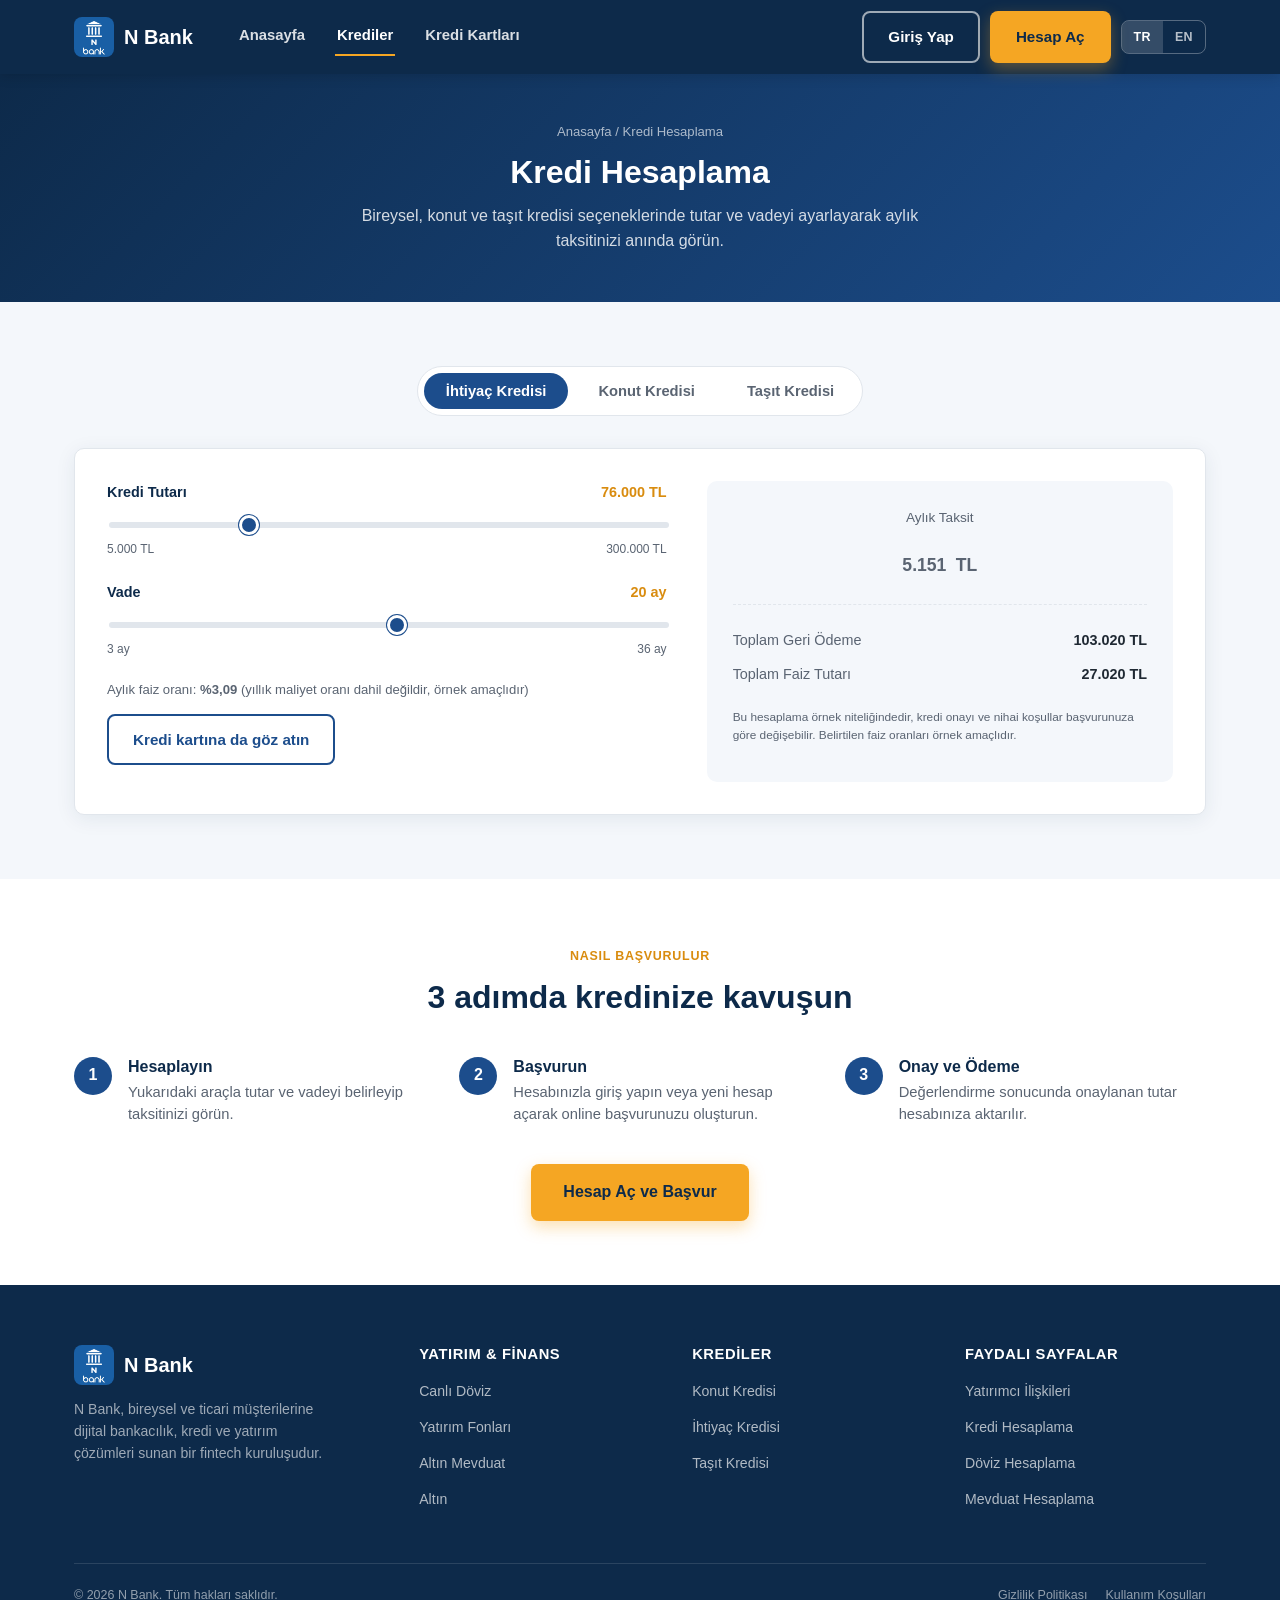
==== kredi-hesaplama.html @ eaa6372b "Initial commit: N Bank fintech demo website Static multi-page site (home, login, signup, loan calcul" ====
<!doctype html>
<html lang="tr">
<head>
<meta charset="UTF-8">
<script>var netmera = netmera || []</script>
<script src="https://cdn.netmera-web.com/wsdkjs/NMS.Arf0hz_GTVg2I__ePbj94Er4bk5zy2dkr9dDCc062OvJK9cNdZxlSFlTQwM7rTzOtWLWXREY1toMHK8B" async></script>
<meta name="viewport" content="width=device-width, initial-scale=1">
<title data-i18n="meta.loanCalc.title">Kredi Hesaplama | N Bank</title>
<meta name="description" data-i18n-content="meta.loanCalc.desc" content="Bireysel, konut ve taşıt kredisi taksitlerinizi N Bank kredi hesaplama aracıyla hesaplayın.">
<link rel="icon" href="assets/img/logo.png">
<link rel="stylesheet" href="assets/css/style.css">
</head>
<body>

<header class="site-header">
  <div class="container">
    <a href="index.html" class="brand"><img src="assets/img/logo.png" alt="N Bank logo">N Bank</a>
    <nav class="main-nav">
      <a href="index.html" data-i18n="nav.home">Anasayfa</a>
      <a href="kredi-hesaplama.html" class="active" data-i18n="nav.loans">Krediler</a>
      <a href="kredi-karti-basvuru.html" data-i18n="nav.cards">Kredi Kartları</a>
    </nav>
    <div class="header-actions">
      <a href="login.html" class="btn btn-outline"><span class="long" data-i18n="header.loginLong">Giriş Yap</span><span class="short" data-i18n="header.loginShort">Giriş</span></a>
      <a href="signup.html" class="btn btn-primary"><span data-i18n="header.signup">Hesap Aç</span></a>
      <div class="lang-switch" data-lang-switch>
        <button type="button" class="active" data-lang="tr">TR</button>
        <button type="button" data-lang="en">EN</button>
      </div>
      <button class="nav-toggle" aria-label="Menüyü aç" data-i18n-aria-label="nav.toggleAria" aria-expanded="false">&#9776;</button>
    </div>
  </div>
</header>

<section class="page-hero">
  <div class="container">
    <div class="breadcrumb"><a href="index.html" data-i18n="nav.home">Anasayfa</a> / <span data-i18n="breadcrumb.loanCalc">Kredi Hesaplama</span></div>
    <h1 data-i18n="loanCalc.pageTitle">Kredi Hesaplama</h1>
    <p data-i18n="loanCalc.pageDesc">Bireysel, konut ve taşıt kredisi seçeneklerinde tutar ve vadeyi ayarlayarak aylık taksitinizi anında görün.</p>
  </div>
</section>

<section class="section">
  <div class="container">
    <div class="tabs" data-tabs="kredi-detay">
      <button type="button" class="tab-btn" data-tab="bireysel" data-loan-type="bireysel" data-i18n="calc.tabPersonal">İhtiyaç Kredisi</button>
      <button type="button" class="tab-btn" data-tab="konut" data-loan-type="konut" data-i18n="calc.tabMortgage">Konut Kredisi</button>
      <button type="button" class="tab-btn" data-tab="tasit" data-loan-type="tasit" data-i18n="calc.tabVehicle">Taşıt Kredisi</button>
    </div>

    <div class="calc-panel" data-calculator>
      <div>
        <div class="field">
          <label><span data-i18n="calc.amountLabel">Kredi Tutarı</span> <span class="field-value" data-amount-label></span></label>
          <input type="range" data-amount>
          <div class="field-hint"><span data-amount-min></span><span data-amount-max></span></div>
        </div>
        <div class="field">
          <label><span data-i18n="calc.termLabelWord">Vade</span> <span class="field-value" data-term-label></span></label>
          <input type="range" data-term>
          <div class="field-hint"><span data-term-min></span><span data-term-max></span></div>
        </div>
        <p style="font-size:.82rem; color:var(--nb-text-muted);"><span data-i18n="calc.rateNotePrefix">Aylık faiz oranı:</span> <b data-rate-label></b> <span data-i18n="calc.rateNoteSuffix">(yıllık maliyet oranı dahil değildir, örnek amaçlıdır)</span></p>
        <a href="kredi-karti-basvuru.html" class="btn btn-ghost" data-i18n="calc.cardLink">Kredi kartına da göz atın</a>
      </div>
      <div class="calc-result">
        <div class="result-main">
          <div style="font-size:.85rem; color:var(--nb-text-muted); margin-bottom:6px;" data-i18n="calc.result.installment">Aylık Taksit</div>
          <div class="amount"><span data-installment>0</span> <span>TL</span></div>
        </div>
        <div class="result-row"><span data-i18n="calc.result.total">Toplam Geri Ödeme</span><b data-total>0 TL</b></div>
        <div class="result-row"><span data-i18n="calc.result.interest">Toplam Faiz Tutarı</span><b data-interest>0 TL</b></div>
        <p class="calc-disclaimer" data-i18n="calc.disclaimerFull">Bu hesaplama örnek niteliğindedir, kredi onayı ve nihai koşullar başvurunuza göre değişebilir. Belirtilen faiz oranları örnek amaçlıdır.</p>
      </div>
    </div>
  </div>
</section>

<section class="section section--muted">
  <div class="container">
    <div class="section-head">
      <span class="eyebrow" data-i18n="loanCalc.stepsEyebrow">Nasıl Başvurulur</span>
      <h2 data-i18n="loanCalc.stepsTitle">3 adımda kredinize kavuşun</h2>
    </div>
    <div class="grid grid-3 steps">
      <div class="step">
        <h4 data-i18n="step1.title">Hesaplayın</h4>
        <p data-i18n="step1.desc">Yukarıdaki araçla tutar ve vadeyi belirleyip taksitinizi görün.</p>
      </div>
      <div class="step">
        <h4 data-i18n="step2.title">Başvurun</h4>
        <p data-i18n="step2.desc">Hesabınızla giriş yapın veya yeni hesap açarak online başvurunuzu oluşturun.</p>
      </div>
      <div class="step">
        <h4 data-i18n="step3.title">Onay ve Ödeme</h4>
        <p data-i18n="step3.desc">Değerlendirme sonucunda onaylanan tutar hesabınıza aktarılır.</p>
      </div>
    </div>
    <div class="text-center" style="margin-top:12px;">
      <a href="signup.html" class="btn btn-primary btn-lg" data-i18n="loanCalc.applyButton">Hesap Aç ve Başvur</a>
    </div>
  </div>
</section>

<footer class="site-footer">
  <div class="container">
    <div class="footer-top">
      <div class="footer-brand">
        <a href="index.html" class="brand"><img src="assets/img/logo.png" alt="N Bank logo">N Bank</a>
        <p data-i18n="footer.brandDesc">N Bank, bireysel ve ticari müşterilerine dijital bankacılık, kredi ve yatırım çözümleri sunan bir fintech kuruluşudur.</p>
      </div>
      <div class="footer-col">
        <h4 data-i18n="footer.col.invest">Yatırım &amp; Finans</h4>
        <ul>
          <li><a href="index.html#kredi-hesaplama" data-i18n="footer.link.liveRates">Canlı Döviz</a></li>
          <li><a href="yatirim-fonlari.html" data-i18n="footer.link.funds">Yatırım Fonları</a></li>
          <li><a href="yatirim-fonlari.html#altin" data-i18n="footer.link.goldDeposit">Altın Mevduat</a></li>
          <li><a href="yatirim-fonlari.html#altin" data-i18n="footer.link.gold">Altın</a></li>
        </ul>
      </div>
      <div class="footer-col">
        <h4 data-i18n="footer.col.loans">Krediler</h4>
        <ul>
          <li><a href="kredi-hesaplama.html?tip=konut" data-i18n="footer.link.mortgage">Konut Kredisi</a></li>
          <li><a href="kredi-hesaplama.html?tip=bireysel" data-i18n="footer.link.personal">İhtiyaç Kredisi</a></li>
          <li><a href="kredi-hesaplama.html?tip=tasit" data-i18n="footer.link.vehicle">Taşıt Kredisi</a></li>
        </ul>
      </div>
      <div class="footer-col">
        <h4 data-i18n="footer.col.useful">Faydalı Sayfalar</h4>
        <ul>
          <li><a href="#" data-i18n="footer.link.investorRelations">Yatırımcı İlişkileri</a></li>
          <li><a href="kredi-hesaplama.html" data-i18n="footer.link.loanCalc">Kredi Hesaplama</a></li>
          <li><a href="index.html#kredi-hesaplama" data-i18n="footer.link.fxCalc">Döviz Hesaplama</a></li>
          <li><a href="yatirim-fonlari.html" data-i18n="footer.link.depositCalc">Mevduat Hesaplama</a></li>
        </ul>
      </div>
    </div>
    <div class="footer-bottom">
      <span>&copy; <span data-year></span> <span data-i18n="footer.copyright">N Bank. Tüm hakları saklıdır.</span></span>
      <div class="footer-bottom-links">
        <a href="#" data-i18n="footer.privacy">Gizlilik Politikası</a>
        <a href="#" data-i18n="footer.terms">Kullanım Koşulları</a>
      </div>
    </div>
  </div>
</footer>

<script src="assets/js/i18n.js"></script>
<script src="assets/js/main.js"></script>
</body>
</html>
---- assets/css/style.css ----
/* ==========================================================================
   N Bank – shared stylesheet
   ========================================================================== */

:root {
  --nb-primary: #1c4d8c;
  --nb-primary-dark: #123763;
  --nb-primary-darker: #0d2a4a;
  --nb-accent: #f5a623;
  --nb-accent-dark: #d98c0f;
  --nb-success: #1f9d55;
  --nb-danger: #d64545;
  --nb-bg: #f4f7fb;
  --nb-white: #ffffff;
  --nb-text: #1f2933;
  --nb-text-muted: #5a6472;
  --nb-border: #e1e6ec;
  --nb-radius: 10px;
  --nb-shadow: 0 4px 20px rgba(19, 45, 82, 0.08);
  --nb-shadow-strong: 0 10px 30px rgba(19, 45, 82, 0.16);
  --nb-max-width: 1180px;
  font-size: 16px;
}

* { box-sizing: border-box; }

html { scroll-behavior: auto; }

body {
  margin: 0;
  font-family: "Segoe UI", Roboto, Helvetica, Arial, sans-serif;
  color: var(--nb-text);
  background: var(--nb-bg);
  line-height: 1.55;
}

img { max-width: 100%; display: block; }

a { color: inherit; text-decoration: none; }

ul { list-style: none; margin: 0; padding: 0; }

.container {
  max-width: var(--nb-max-width);
  margin: 0 auto;
  padding: 0 24px;
}

h1, h2, h3, h4 { margin: 0 0 12px; line-height: 1.25; }

.section { padding: 64px 0; }
.section--muted { background: var(--nb-white); }

.section-head {
  text-align: center;
  max-width: 620px;
  margin: 0 auto 40px;
}
.section-head h2 { font-size: 2rem; color: var(--nb-primary-darker); }
.section-head p { color: var(--nb-text-muted); font-size: 1.05rem; }
.eyebrow {
  display: inline-block;
  color: var(--nb-accent-dark);
  font-weight: 700;
  letter-spacing: .06em;
  text-transform: uppercase;
  font-size: .78rem;
  margin-bottom: 10px;
}

/* Buttons ---------------------------------------------------------------- */
.btn {
  display: inline-flex;
  align-items: center;
  justify-content: center;
  gap: 8px;
  padding: 12px 24px;
  border-radius: 8px;
  font-weight: 600;
  font-size: .95rem;
  border: 2px solid transparent;
  cursor: pointer;
  transition: transform .15s ease, background .2s ease, border-color .2s ease, color .2s ease, box-shadow .2s ease;
  white-space: nowrap;
}
.btn:hover { transform: translateY(-1px); }
.btn-primary { background: var(--nb-accent); color: var(--nb-primary-darker); box-shadow: 0 6px 16px rgba(245, 166, 35, .35); }
.btn-primary:hover { background: var(--nb-accent-dark); }
.btn-outline { background: transparent; border-color: rgba(255,255,255,.6); color: inherit; }
.btn-outline:hover { background: rgba(255,255,255,.12); }
.btn-ghost { background: transparent; color: var(--nb-primary); border-color: var(--nb-primary); }
.btn-ghost:hover { background: var(--nb-primary); color: var(--nb-white); }
.btn-block { width: 100%; }
.btn-lg { padding: 14px 30px; font-size: 1rem; }
.btn:disabled { opacity: .55; cursor: not-allowed; transform: none; }

/* Header ------------------------------------------------------------------ */
.site-header {
  position: sticky;
  top: 0;
  z-index: 100;
  background: var(--nb-primary-darker);
  color: var(--nb-white);
  box-shadow: 0 2px 12px rgba(0,0,0,.15);
}
.site-header .container {
  display: flex;
  align-items: center;
  height: 74px;
}
.brand { display: flex; align-items: center; gap: 10px; font-weight: 800; font-size: 1.25rem; white-space: nowrap; flex-shrink: 0; }
.brand img { width: 40px; height: 40px; border-radius: 8px; flex-shrink: 0; }
.main-nav { display: flex; align-items: center; gap: 28px; margin-left: 44px; }
.main-nav a {
  font-size: .93rem;
  font-weight: 600;
  color: rgba(255,255,255,.85);
  padding: 6px 2px;
  border-bottom: 2px solid transparent;
  transition: color .2s ease, border-color .2s ease;
  white-space: nowrap;
}
.main-nav a:hover, .main-nav a.active { color: var(--nb-white); border-color: var(--nb-accent); }
.header-actions { display: flex; align-items: center; gap: 10px; flex-shrink: 0; margin-left: auto; }
.header-actions .btn { white-space: nowrap; }
.header-actions .short { display: none; }
.nav-toggle {
  display: none;
  background: none;
  border: none;
  color: var(--nb-white);
  font-size: 1.6rem;
  cursor: pointer;
  flex-shrink: 0;
  line-height: 1;
}

.lang-switch {
  display: flex;
  align-items: center;
  border: 1px solid rgba(255,255,255,.3);
  border-radius: 8px;
  overflow: hidden;
  flex-shrink: 0;
}
.lang-switch button {
  background: transparent;
  border: none;
  color: rgba(255,255,255,.7);
  font-weight: 700;
  font-size: .78rem;
  letter-spacing: .03em;
  padding: 9px 12px;
  cursor: pointer;
  transition: background .2s ease, color .2s ease;
}
.lang-switch button.active { background: rgba(255,255,255,.16); color: var(--nb-white); }
.lang-switch button:not(.active):hover { color: var(--nb-white); }

@media (max-width: 480px) {
  .lang-switch button { padding: 8px 10px; font-size: .74rem; }
}

@media (max-width: 900px) {
  .main-nav {
    position: absolute;
    top: 74px;
    left: 0;
    right: 0;
    margin-left: 0;
    background: var(--nb-primary-darker);
    flex-direction: column;
    align-items: flex-start;
    gap: 0;
    padding: 8px 24px 20px;
    display: none;
  }
  .main-nav.open { display: flex; }
  .main-nav a { width: 100%; padding: 12px 0; border-bottom: 1px solid rgba(255,255,255,.08); }
  .nav-toggle { display: block; }
  .header-actions { gap: 8px; }
  .header-actions .btn { padding: 10px 16px; font-size: .88rem; }
  .header-actions .long { display: none; }
  .header-actions .short { display: inline; }
}

@media (max-width: 480px) {
  .site-header .container { padding: 0 12px; }
  .brand { font-size: 1.05rem; gap: 8px; }
  .brand img { width: 32px; height: 32px; }
  .header-actions { gap: 6px; }
  .header-actions .btn-outline { display: none; }
  .header-actions .btn { padding: 8px 10px; font-size: .82rem; }
  .lang-switch button { padding: 7px 8px; }
  .nav-toggle { font-size: 1.4rem; }
}

@media (max-width: 340px) {
  .brand { font-size: .95rem; gap: 6px; }
  .brand img { width: 28px; height: 28px; }
  .header-actions .btn { padding: 7px 8px; font-size: .78rem; }
}

/* Hero --------------------------------------------------------------------*/
.hero {
  background: linear-gradient(135deg, var(--nb-primary-darker), var(--nb-primary) 65%);
  color: var(--nb-white);
  padding: 64px 0 48px;
  overflow: hidden;
}
.hero .hero-grid { display: grid; grid-template-columns: 1.1fr .9fr; gap: 40px; align-items: center; }
.hero h1 { font-size: 2.6rem; }
.hero p.lead { color: rgba(255,255,255,.85); font-size: 1.1rem; max-width: 480px; }
.hero-actions { display: flex; gap: 14px; margin-top: 26px; flex-wrap: wrap; }
.hero-art {
  background: rgba(255,255,255,.06);
  border: 1px solid rgba(255,255,255,.15);
  border-radius: var(--nb-radius);
  padding: 26px;
}

@media (max-width: 900px) {
  .hero .hero-grid { grid-template-columns: 1fr; }
  .hero h1 { font-size: 2rem; }
}

/* Exchange rate slider ------------------------------------------------------*/
.rate-slider {
  margin-top: 40px;
  background: rgba(255,255,255,.08);
  border: 1px solid rgba(255,255,255,.16);
  border-radius: var(--nb-radius);
  padding: 4px;
  overflow: hidden;
}
.rate-slider-track {
  display: flex;
  transition: transform .5s ease;
}
.rate-card {
  flex: 0 0 100%;
  display: grid;
  grid-template-columns: repeat(4, 1fr);
  gap: 0;
  padding: 22px 26px;
}
.rate-item { text-align: center; border-right: 1px solid rgba(255,255,255,.14); padding: 4px 8px; }
.rate-item:last-child { border-right: none; }
.rate-item .rate-code { font-weight: 700; font-size: .95rem; letter-spacing: .04em; color: var(--nb-accent); }
.rate-item .rate-buy, .rate-item .rate-sell { font-size: .82rem; color: rgba(255,255,255,.75); }
.rate-item .rate-buy b, .rate-item .rate-sell b { color: var(--nb-white); font-size: .95rem; }
.rate-dots { display: flex; justify-content: center; gap: 8px; padding: 12px 0 18px; }
.rate-dots button {
  width: 8px; height: 8px; border-radius: 50%;
  background: rgba(255,255,255,.35);
  border: none; cursor: pointer; padding: 0;
}
.rate-dots button.active { background: var(--nb-accent); }
.rate-updated { text-align: center; font-size: .75rem; color: rgba(255,255,255,.55); padding-bottom: 10px; }

@media (max-width: 640px) {
  .rate-card { grid-template-columns: repeat(2, 1fr); row-gap: 14px; }
  .rate-item { border-right: none; border-bottom: 1px solid rgba(255,255,255,.14); padding-bottom: 10px; }
}

/* Cards ---------------------------------------------------------------------*/
.grid { display: grid; gap: 24px; }
.grid-3 { grid-template-columns: repeat(3, 1fr); }
.grid-4 { grid-template-columns: repeat(4, 1fr); }
@media (max-width: 960px) { .grid-3, .grid-4 { grid-template-columns: repeat(2, 1fr); } }
@media (max-width: 620px) { .grid-3, .grid-4 { grid-template-columns: 1fr; } }

.card {
  background: var(--nb-white);
  border: 1px solid var(--nb-border);
  border-radius: var(--nb-radius);
  padding: 26px;
  box-shadow: var(--nb-shadow);
  transition: transform .2s ease, box-shadow .2s ease;
}
.card:hover { transform: translateY(-3px); box-shadow: var(--nb-shadow-strong); }
.card-icon {
  width: 100%;
  max-width: 220px;
  margin-bottom: 16px;
  border-radius: 10px;
  overflow: hidden;
  box-shadow: 0 6px 16px rgba(19, 45, 82, .18);
}
.card-icon img { width: 100%; height: auto; display: block; }
.card h3 { font-size: 1.15rem; color: var(--nb-primary-darker); }
.card p { color: var(--nb-text-muted); font-size: .92rem; margin-bottom: 16px; }

/* Tabs ------------------------------------------------------------------- */
.tabs { display: flex; gap: 8px; background: var(--nb-white); border: 1px solid var(--nb-border); border-radius: 999px; padding: 6px; max-width: max-content; margin: 0 auto 32px; }
.tab-btn {
  border: none; background: transparent; padding: 10px 22px; border-radius: 999px;
  font-weight: 600; font-size: .92rem; color: var(--nb-text-muted); cursor: pointer;
  transition: background .2s ease, color .2s ease;
}
.tab-btn.active { background: var(--nb-primary); color: var(--nb-white); }
.tab-panel { display: none; }
.tab-panel.active { display: block; }

@media (max-width: 640px) {
  .tabs { max-width: 100%; overflow-x: auto; }
}

/* Calculator --------------------------------------------------------------*/
.calc-panel {
  background: var(--nb-white);
  border: 1px solid var(--nb-border);
  border-radius: var(--nb-radius);
  box-shadow: var(--nb-shadow);
  padding: 32px;
  display: grid;
  grid-template-columns: 1.2fr 1fr;
  gap: 40px;
}
@media (max-width: 860px) { .calc-panel { grid-template-columns: 1fr; } }

.field { margin-bottom: 22px; }
.field label { display: flex; justify-content: space-between; font-weight: 600; font-size: .9rem; margin-bottom: 8px; color: var(--nb-primary-darker); }
.field label .field-value { color: var(--nb-accent-dark); font-weight: 700; }
input[type="range"] {
  width: 100%; height: 6px; border-radius: 999px; background: var(--nb-border);
  appearance: none; -webkit-appearance: none; outline: none;
}
input[type="range"]::-webkit-slider-thumb {
  -webkit-appearance: none; width: 20px; height: 20px; border-radius: 50%;
  background: var(--nb-primary); border: 3px solid var(--nb-white); box-shadow: 0 0 0 1px var(--nb-primary); cursor: pointer;
}
input[type="range"]::-moz-range-thumb {
  width: 20px; height: 20px; border-radius: 50%;
  background: var(--nb-primary); border: 3px solid var(--nb-white); box-shadow: 0 0 0 1px var(--nb-primary); cursor: pointer;
}
.field-hint { display: flex; justify-content: space-between; font-size: .75rem; color: var(--nb-text-muted); margin-top: 4px; }

.calc-result {
  background: var(--nb-bg);
  border-radius: var(--nb-radius);
  padding: 26px;
  display: flex;
  flex-direction: column;
  justify-content: center;
}
.calc-result .result-main { text-align: center; padding-bottom: 18px; border-bottom: 1px dashed var(--nb-border); margin-bottom: 18px; }
.calc-result .result-main .amount { font-size: 2.1rem; font-weight: 800; color: var(--nb-primary-darker); }
.calc-result .result-main .amount span { font-size: 1.1rem; font-weight: 600; color: var(--nb-text-muted); }
.result-row { display: flex; justify-content: space-between; font-size: .9rem; padding: 6px 0; color: var(--nb-text-muted); }
.result-row b { color: var(--nb-text); }
.calc-disclaimer { font-size: .74rem; color: var(--nb-text-muted); margin-top: 16px; }

/* Forms --------------------------------------------------------------------*/
.form-card {
  background: var(--nb-white);
  border: 1px solid var(--nb-border);
  border-radius: var(--nb-radius);
  box-shadow: var(--nb-shadow);
  padding: 36px;
  max-width: 480px;
  margin: 0 auto;
}
.form-card h2 { color: var(--nb-primary-darker); text-align: center; }
.form-card .form-sub { text-align: center; color: var(--nb-text-muted); margin-bottom: 26px; font-size: .92rem; }
.form-group { margin-bottom: 18px; }
.form-group label { display: block; font-weight: 600; font-size: .88rem; margin-bottom: 6px; color: var(--nb-primary-darker); }
.form-group input, .form-group select {
  width: 100%; padding: 12px 14px; border: 1px solid var(--nb-border); border-radius: 8px;
  font-size: .95rem; font-family: inherit; background: var(--nb-bg);
  transition: border-color .2s ease, box-shadow .2s ease;
}
.form-group input:focus, .form-group select:focus {
  outline: none; border-color: var(--nb-primary); box-shadow: 0 0 0 3px rgba(28,77,140,.12); background: var(--nb-white);
}
.form-row { display: grid; grid-template-columns: 1fr 1fr; gap: 14px; }
@media (max-width: 480px) { .form-row { grid-template-columns: 1fr; } }
.form-check { display: flex; align-items: flex-start; gap: 8px; font-size: .82rem; color: var(--nb-text-muted); margin-bottom: 20px; }
.form-check input { margin-top: 3px; }
.form-foot { text-align: center; font-size: .88rem; color: var(--nb-text-muted); margin-top: 18px; }
.form-foot a { color: var(--nb-primary); font-weight: 700; }
/* Toast notifications ------------------------------------------------------*/
.toast-container {
  position: fixed;
  top: 90px;
  right: 24px;
  z-index: 999;
  display: flex;
  flex-direction: column;
  gap: 10px;
  max-width: 360px;
  pointer-events: none;
}
.toast {
  display: flex;
  align-items: flex-start;
  gap: 10px;
  background: var(--nb-white);
  border-left: 4px solid var(--nb-success);
  border-radius: 8px;
  box-shadow: var(--nb-shadow-strong);
  padding: 14px 16px;
  font-size: .87rem;
  color: var(--nb-text);
  line-height: 1.45;
  opacity: 0;
  transform: translateX(24px);
  transition: opacity .25s ease, transform .25s ease;
  cursor: pointer;
  pointer-events: auto;
}
.toast.show { opacity: 1; transform: translateX(0); }
.toast.toast-error { border-left-color: var(--nb-danger); }
.toast .toast-icon { flex-shrink: 0; font-weight: 800; font-size: 1rem; color: var(--nb-success); }
.toast.toast-error .toast-icon { color: var(--nb-danger); }

@media (max-width: 480px) {
  .toast-container { left: 16px; right: 16px; top: 84px; max-width: none; }
}

/* Fund cards ---------------------------------------------------------------*/
.fund-card { display: flex; flex-direction: column; height: 100%; }
.fund-badge {
  display: inline-flex; align-items: center; gap: 6px;
  font-size: .72rem; font-weight: 700; text-transform: uppercase; letter-spacing: .04em;
  color: var(--nb-primary); background: rgba(28,77,140,.08); padding: 5px 10px; border-radius: 999px;
  margin-bottom: 12px; width: max-content;
}
.fund-return { display: flex; align-items: baseline; gap: 6px; margin: 10px 0 16px; }
.fund-return .value { font-size: 1.6rem; font-weight: 800; color: var(--nb-success); }
.fund-return .period { font-size: .78rem; color: var(--nb-text-muted); }
.fund-meta { display: flex; justify-content: space-between; font-size: .8rem; color: var(--nb-text-muted); border-top: 1px solid var(--nb-border); padding-top: 12px; margin-top: auto; }

/* Steps / how it works -------------------------------------------------------*/
.steps { counter-reset: step; }
.step { position: relative; padding-left: 54px; margin-bottom: 26px; }
.step::before {
  counter-increment: step; content: counter(step);
  position: absolute; left: 0; top: 0;
  width: 38px; height: 38px; border-radius: 50%;
  background: var(--nb-primary); color: var(--nb-white);
  display: flex; align-items: center; justify-content: center; font-weight: 700;
}
.step h4 { margin-bottom: 4px; color: var(--nb-primary-darker); }
.step p { margin: 0; color: var(--nb-text-muted); font-size: .92rem; }

/* Banner / CTA ---------------------------------------------------------------*/
.cta-banner {
  background: linear-gradient(120deg, var(--nb-primary), var(--nb-primary-darker));
  color: var(--nb-white);
  border-radius: var(--nb-radius);
  padding: 40px;
  display: flex;
  align-items: center;
  justify-content: space-between;
  gap: 24px;
  flex-wrap: wrap;
}
.cta-banner h3 { font-size: 1.4rem; margin-bottom: 6px; }
.cta-banner p { margin: 0; color: rgba(255,255,255,.8); }

/* Page hero (inner pages) ---------------------------------------------------*/
.page-hero {
  background: linear-gradient(135deg, var(--nb-primary-darker), var(--nb-primary));
  color: var(--nb-white);
  padding: 48px 0;
  text-align: center;
}
.page-hero h1 { font-size: 2rem; }
.page-hero p { color: rgba(255,255,255,.82); max-width: 560px; margin: 0 auto; }
.breadcrumb { font-size: .82rem; color: rgba(255,255,255,.65); margin-bottom: 10px; }
.breadcrumb a:hover { text-decoration: underline; }

/* Footer ---------------------------------------------------------------------*/
.site-footer { background: var(--nb-primary-darker); color: rgba(255,255,255,.85); padding: 60px 0 0; }
.footer-top {
  display: grid;
  grid-template-columns: 1.3fr repeat(3, 1fr);
  gap: 32px;
  padding-bottom: 40px;
  border-bottom: 1px solid rgba(255,255,255,.12);
}
.footer-brand .brand { color: var(--nb-white); margin-bottom: 14px; }
.footer-brand p { font-size: .88rem; color: rgba(255,255,255,.6); max-width: 260px; }
.footer-social { display: flex; gap: 10px; margin-top: 18px; }
.footer-social a {
  width: 36px; height: 36px; border-radius: 50%;
  background: rgba(255,255,255,.08); display: flex; align-items: center; justify-content: center;
  font-size: .9rem; transition: background .2s ease;
}
.footer-social a:hover { background: var(--nb-accent); color: var(--nb-primary-darker); }
.footer-col h4 { color: var(--nb-white); font-size: .92rem; text-transform: uppercase; letter-spacing: .04em; margin-bottom: 16px; }
.footer-col ul li { margin-bottom: 11px; }
.footer-col a { font-size: .88rem; color: rgba(255,255,255,.68); transition: color .2s ease; }
.footer-col a:hover { color: var(--nb-white); }
.footer-bottom {
  display: flex; justify-content: space-between; align-items: center; flex-wrap: wrap; gap: 10px;
  padding: 22px 0; font-size: .78rem; color: rgba(255,255,255,.55);
}
.footer-bottom-links { display: flex; gap: 18px; flex-wrap: wrap; }
.footer-bottom-links a:hover { color: var(--nb-white); }

@media (max-width: 960px) {
  .footer-top { grid-template-columns: repeat(2, 1fr); }
}
@media (max-width: 560px) {
  .footer-top { grid-template-columns: 1fr; }
  .cta-banner { flex-direction: column; text-align: center; }
}

/* Utility ---------------------------------------------------------------------*/
.text-center { text-align: center; }
.mt-0 { margin-top: 0; }
.badge {
  display: inline-block; font-size: .72rem; font-weight: 700; padding: 4px 10px; border-radius: 999px;
  background: rgba(28,77,140,.1); color: var(--nb-primary);
}
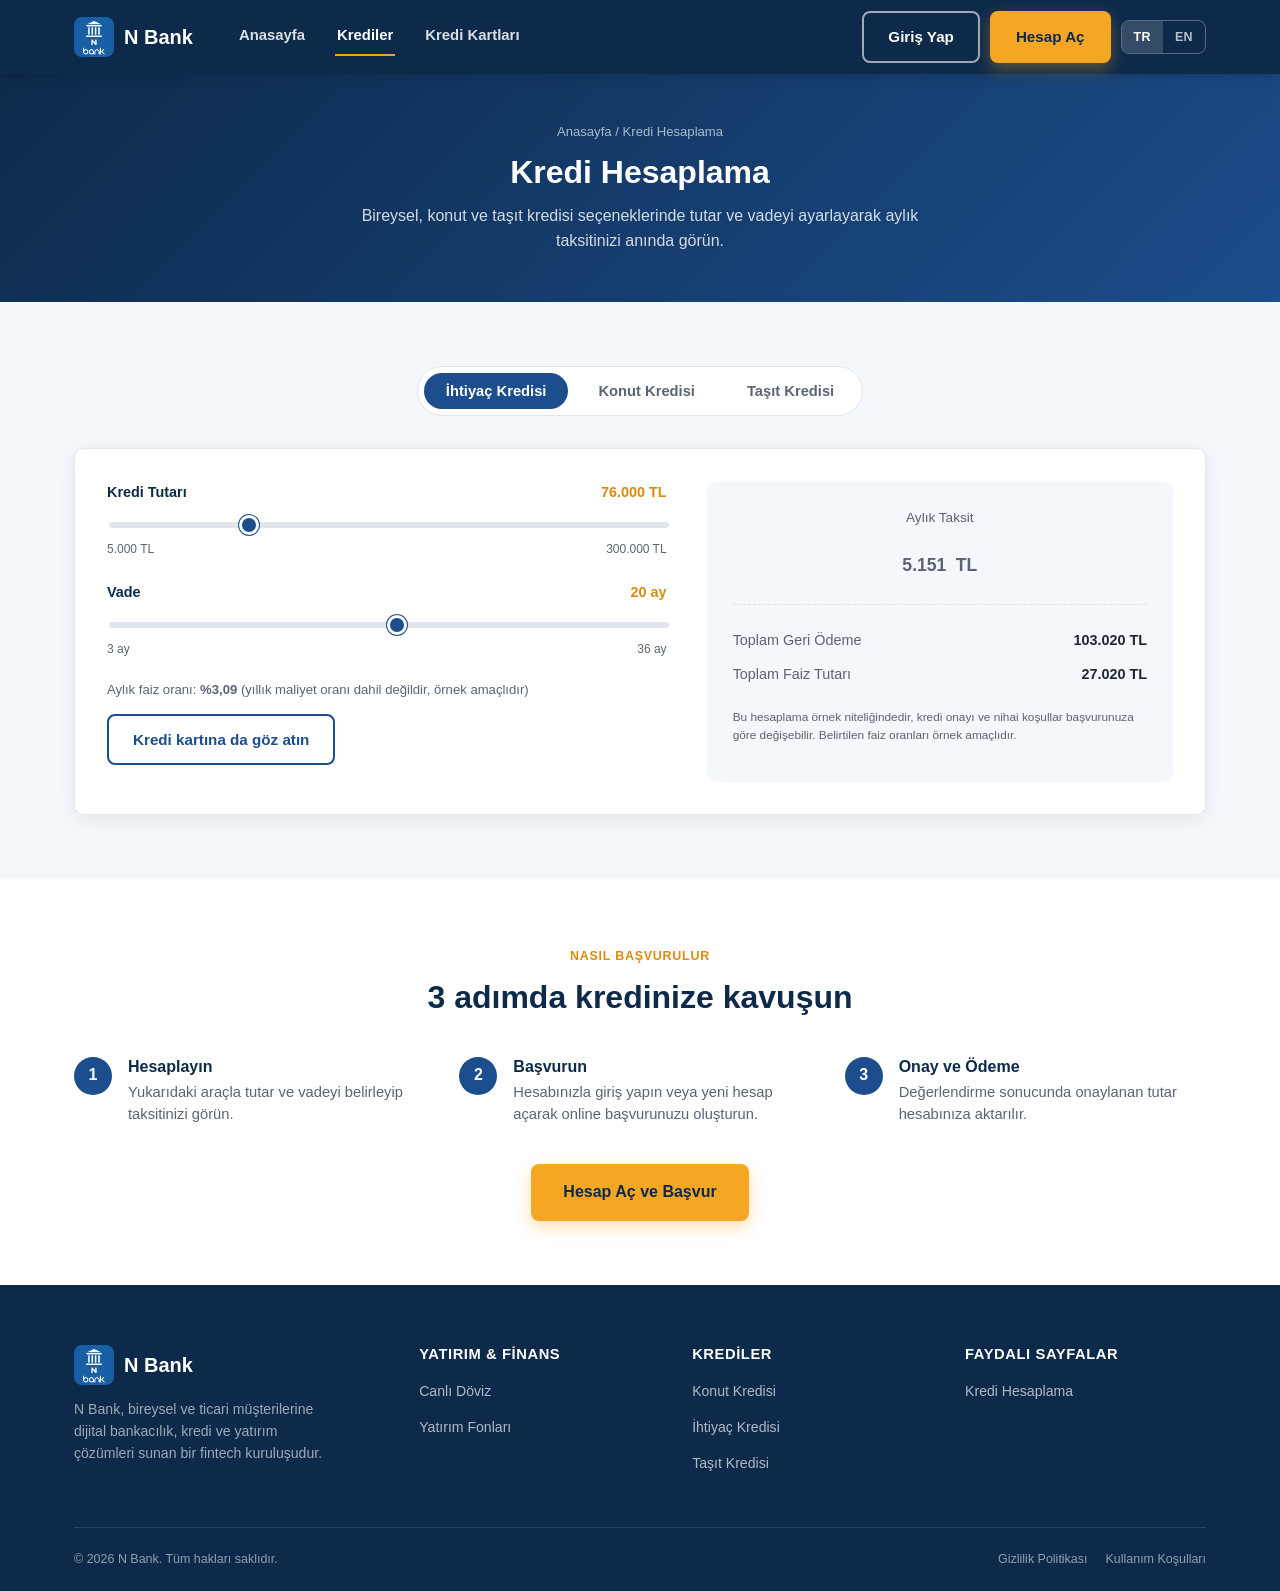
==== commit 092ee969: "Trim footer links (Altın Mevduat, Altın, Yatırımcı İlişkileri, Döviz/Mevduat Hesaplama) Removes five" ====
--- a/kredi-hesaplama.html
+++ b/kredi-hesaplama.html
@@ -2,6 +2,7 @@
 <html lang="tr">
 <head>
 <meta charset="UTF-8">
+<script>(function(){try{if(localStorage.getItem("nb-auth-extid")){document.documentElement.classList.add("nb-authed");}}catch(e){}})();</script>
 <script>var netmera = netmera || []</script>
 <script src="https://cdn.netmera-web.com/wsdkjs/NMS.Arf0hz_GTVg2I__ePbj94Er4bk5zy2dkr9dDCc062OvJK9cNdZxlSFlTQwM7rTzOtWLWXREY1toMHK8B" async></script>
 <meta name="viewport" content="width=device-width, initial-scale=1">
@@ -19,10 +20,12 @@
       <a href="index.html" data-i18n="nav.home">Anasayfa</a>
       <a href="kredi-hesaplama.html" class="active" data-i18n="nav.loans">Krediler</a>
       <a href="kredi-karti-basvuru.html" data-i18n="nav.cards">Kredi Kartları</a>
+      <a href="profile.html" data-profile-link data-i18n="nav.profile">Profilim</a>
     </nav>
     <div class="header-actions">
-      <a href="login.html" class="btn btn-outline"><span class="long" data-i18n="header.loginLong">Giriş Yap</span><span class="short" data-i18n="header.loginShort">Giriş</span></a>
-      <a href="signup.html" class="btn btn-primary"><span data-i18n="header.signup">Hesap Aç</span></a>
+      <a href="login.html" class="btn btn-outline" data-login-btn><span class="long" data-i18n="header.loginLong">Giriş Yap</span><span class="short" data-i18n="header.loginShort">Giriş</span></a>
+      <a href="signup.html" class="btn btn-primary" data-signup-btn><span data-i18n="header.signup">Hesap Aç</span></a>
+      <a href="#" class="btn btn-outline" data-logout-btn><span data-i18n="header.logout">Çıkış Yap</span></a>
       <div class="lang-switch" data-lang-switch>
         <button type="button" class="active" data-lang="tr">TR</button>
         <button type="button" data-lang="en">EN</button>
@@ -48,7 +51,7 @@
       <button type="button" class="tab-btn" data-tab="tasit" data-loan-type="tasit" data-i18n="calc.tabVehicle">Taşıt Kredisi</button>
     </div>
 
-    <div class="calc-panel" data-calculator>
+    <div class="calc-panel" data-calculator data-vp-track>
       <div>
         <div class="field">
           <label><span data-i18n="calc.amountLabel">Kredi Tutarı</span> <span class="field-value" data-amount-label></span></label>
@@ -114,8 +117,6 @@
         <ul>
           <li><a href="index.html#kredi-hesaplama" data-i18n="footer.link.liveRates">Canlı Döviz</a></li>
           <li><a href="yatirim-fonlari.html" data-i18n="footer.link.funds">Yatırım Fonları</a></li>
-          <li><a href="yatirim-fonlari.html#altin" data-i18n="footer.link.goldDeposit">Altın Mevduat</a></li>
-          <li><a href="yatirim-fonlari.html#altin" data-i18n="footer.link.gold">Altın</a></li>
         </ul>
       </div>
       <div class="footer-col">
@@ -129,10 +130,7 @@
       <div class="footer-col">
         <h4 data-i18n="footer.col.useful">Faydalı Sayfalar</h4>
         <ul>
-          <li><a href="#" data-i18n="footer.link.investorRelations">Yatırımcı İlişkileri</a></li>
           <li><a href="kredi-hesaplama.html" data-i18n="footer.link.loanCalc">Kredi Hesaplama</a></li>
-          <li><a href="index.html#kredi-hesaplama" data-i18n="footer.link.fxCalc">Döviz Hesaplama</a></li>
-          <li><a href="yatirim-fonlari.html" data-i18n="footer.link.depositCalc">Mevduat Hesaplama</a></li>
         </ul>
       </div>
     </div>
@@ -148,5 +146,6 @@
 
 <script src="assets/js/i18n.js"></script>
 <script src="assets/js/main.js"></script>
+<script src="assets/js/netmera-events.js"></script>
 </body>
 </html>
--- a/assets/css/style.css
+++ b/assets/css/style.css
@@ -124,6 +124,16 @@
 .header-actions { display: flex; align-items: center; gap: 10px; flex-shrink: 0; margin-left: auto; }
 .header-actions .btn { white-space: nowrap; }
 .header-actions .short { display: none; }
+
+/* Auth state (guest vs signed-in) — driven purely by the "nb-authed" class on
+   <html>, set synchronously in <head> before first paint (see the inline
+   script at the top of every page) to avoid a flash of the wrong buttons. */
+[data-logout-btn],
+[data-profile-link] { display: none; }
+html.nb-authed [data-login-btn],
+html.nb-authed [data-signup-btn] { display: none; }
+html.nb-authed [data-logout-btn] { display: inline-flex; }
+html.nb-authed [data-profile-link] { display: inline; }
 .nav-toggle {
   display: none;
   background: none;
